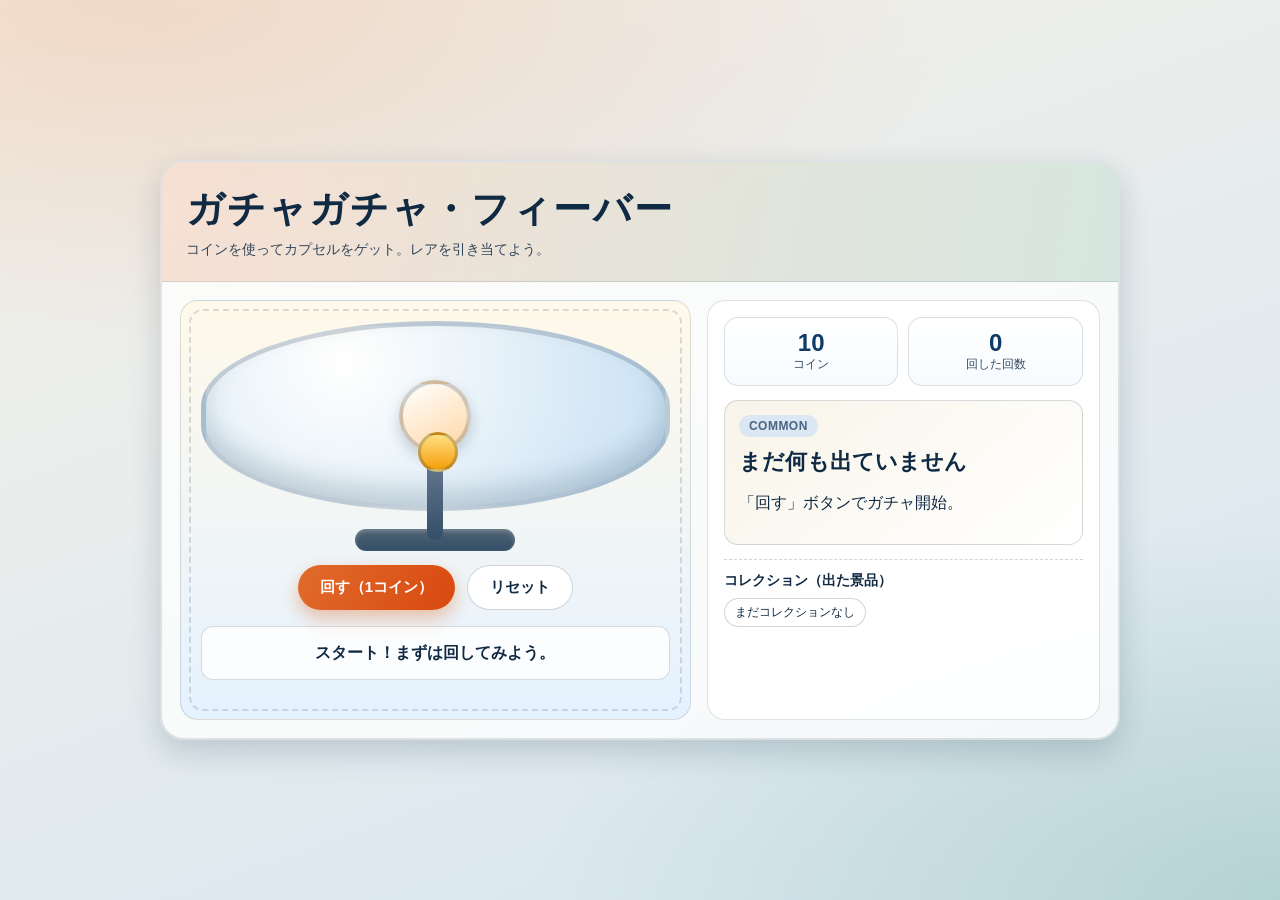
==== gacha.html @ 1053f419 "Merge pull request #1 from faopaic/main 修正" ====
<!DOCTYPE html>
<html lang="ja">
<head>
	<meta charset="UTF-8" />
	<meta name="viewport" content="width=device-width, initial-scale=1.0" />
	<title>ガチャガチャゲーム</title>
	<style>
		:root {
			--bg-1: #f5f1e8;
			--bg-2: #d6e6f2;
			--ink: #102a43;
			--accent: #e06c2b;
			--accent-2: #2f855a;
			--panel: rgba(255, 255, 255, 0.78);
			--shadow: 0 12px 30px rgba(16, 42, 67, 0.18);
		}

		* {
			box-sizing: border-box;
		}

		body {
			margin: 0;
			min-height: 100vh;
			font-family: "Yu Gothic UI", "Hiragino Kaku Gothic ProN", "Meiryo", sans-serif;
			color: var(--ink);
			background:
				radial-gradient(1200px 500px at 10% 0%, rgba(224, 108, 43, 0.18), transparent 70%),
				radial-gradient(1000px 500px at 100% 100%, rgba(47, 133, 90, 0.2), transparent 75%),
				linear-gradient(160deg, var(--bg-1), var(--bg-2));
			display: grid;
			place-items: center;
			padding: 20px;
		}

		.game {
			width: min(960px, 100%);
			background: var(--panel);
			border: 2px solid rgba(16, 42, 67, 0.12);
			border-radius: 24px;
			box-shadow: var(--shadow);
			backdrop-filter: blur(4px);
			overflow: hidden;
			animation: riseIn 600ms ease;
		}

		.header {
			padding: 22px 24px;
			background: linear-gradient(100deg, rgba(224, 108, 43, 0.18), rgba(47, 133, 90, 0.18));
			border-bottom: 1px solid rgba(16, 42, 67, 0.12);
		}

		.title {
			margin: 0;
			font-size: clamp(26px, 4vw, 38px);
			letter-spacing: 0.05em;
			font-weight: 800;
		}

		.subtitle {
			margin: 6px 0 0;
			opacity: 0.85;
			font-size: 14px;
		}

		.main {
			display: grid;
			grid-template-columns: 1.3fr 1fr;
			gap: 16px;
			padding: 18px;
		}

		.machine {
			position: relative;
			border-radius: 18px;
			padding: 20px;
			background: linear-gradient(180deg, #fff9ea, #e5f2ff);
			border: 1px solid rgba(16, 42, 67, 0.14);
			min-height: 420px;
			overflow: hidden;
		}

		.machine::before {
			content: "";
			position: absolute;
			inset: 8px;
			border: 2px dashed rgba(16, 42, 67, 0.15);
			border-radius: 14px;
			pointer-events: none;
		}

		.capsule-window {
			height: 190px;
			border-radius: 50% / 45%;
			background: radial-gradient(circle at 30% 20%, rgba(255, 255, 255, 0.9), rgba(192, 220, 243, 0.9));
			border: 5px solid rgba(16, 42, 67, 0.2);
			box-shadow: inset 0 -16px 24px rgba(16, 42, 67, 0.18);
			display: grid;
			place-items: center;
			position: relative;
			margin-bottom: 18px;
		}

		.capsule {
			width: 72px;
			height: 72px;
			border-radius: 50%;
			border: 4px solid rgba(16, 42, 67, 0.2);
			background: linear-gradient(150deg, #ffffff, #ffd7a5);
			box-shadow: 0 6px 14px rgba(16, 42, 67, 0.2);
			transition: transform 320ms ease;
		}

		.capsule.spin {
			animation: tumble 900ms cubic-bezier(0.2, 0.8, 0.2, 1);
		}

		.lever-wrap {
			display: flex;
			align-items: center;
			justify-content: center;
			gap: 16px;
			margin: 6px 0 14px;
		}

		.lever-base {
			width: 160px;
			height: 22px;
			border-radius: 999px;
			background: linear-gradient(180deg, #4f6272, #334e68);
			box-shadow: inset 0 2px 5px rgba(255, 255, 255, 0.25);
			position: relative;
		}

		.lever {
			position: absolute;
			left: calc(50% - 8px);
			bottom: 11px;
			width: 16px;
			height: 88px;
			background: linear-gradient(180deg, #6b7c93, #334e68);
			border-radius: 20px;
			transform-origin: bottom center;
			transition: transform 220ms ease;
		}

		.lever::after {
			content: "";
			position: absolute;
			width: 34px;
			height: 34px;
			border-radius: 50%;
			background: linear-gradient(180deg, #ffe082, #f59e0b);
			border: 3px solid rgba(16, 42, 67, 0.22);
			left: -9px;
			top: -20px;
		}

		.lever.pull {
			transform: rotate(30deg);
		}

		.controls {
			display: flex;
			gap: 12px;
			flex-wrap: wrap;
			justify-content: center;
		}

		button {
			border: none;
			border-radius: 999px;
			padding: 12px 22px;
			font-size: 15px;
			font-weight: 700;
			cursor: pointer;
			transition: transform 140ms ease, box-shadow 140ms ease, opacity 140ms ease;
		}

		button:active {
			transform: translateY(1px);
		}

		.spin-btn {
			color: #fff;
			background: linear-gradient(120deg, #e06c2b, #d9480f);
			box-shadow: 0 8px 18px rgba(224, 108, 43, 0.4);
		}

		.spin-btn:disabled {
			cursor: not-allowed;
			opacity: 0.45;
			box-shadow: none;
		}

		.reset-btn {
			color: var(--ink);
			background: #fff;
			border: 1px solid rgba(16, 42, 67, 0.2);
		}

		.status {
			margin-top: 16px;
			padding: 12px;
			border-radius: 12px;
			text-align: center;
			background: rgba(255, 255, 255, 0.8);
			border: 1px solid rgba(16, 42, 67, 0.16);
			min-height: 54px;
			display: grid;
			place-items: center;
			font-weight: 700;
		}

		.result {
			border-radius: 18px;
			padding: 16px;
			background: rgba(255, 255, 255, 0.9);
			border: 1px solid rgba(16, 42, 67, 0.14);
			display: flex;
			flex-direction: column;
			gap: 14px;
		}

		.stats {
			display: grid;
			grid-template-columns: repeat(2, 1fr);
			gap: 10px;
		}

		.card {
			padding: 12px;
			border-radius: 14px;
			background: linear-gradient(180deg, #fff, #f7fbff);
			border: 1px solid rgba(16, 42, 67, 0.14);
			text-align: center;
		}

		.card .num {
			font-size: 24px;
			font-weight: 900;
			line-height: 1.1;
			color: #0f3b66;
		}

		.card .label {
			font-size: 12px;
			opacity: 0.85;
		}

		.prize-box {
			border-radius: 14px;
			padding: 14px;
			background: linear-gradient(140deg, #f8f4e8, #fff);
			border: 1px solid rgba(16, 42, 67, 0.16);
			min-height: 96px;
		}

		.prize-name {
			margin: 2px 0 6px;
			font-size: 22px;
			font-weight: 900;
		}

		.rarity {
			display: inline-block;
			padding: 4px 10px;
			border-radius: 999px;
			font-size: 12px;
			font-weight: 800;
			letter-spacing: 0.04em;
			margin-bottom: 8px;
		}

		.rarity.common {
			background: #dbe7f3;
			color: #486581;
		}

		.rarity.rare {
			background: #d9f99d;
			color: #365314;
		}

		.rarity.epic {
			background: #fde68a;
			color: #78350f;
		}

		.rarity.legend {
			background: linear-gradient(120deg, #f59e0b, #ef4444);
			color: #fff;
		}

		.collection {
			border-top: 1px dashed rgba(16, 42, 67, 0.2);
			padding-top: 12px;
		}

		.collection h3 {
			margin: 0 0 8px;
			font-size: 14px;
		}

		.items {
			display: flex;
			flex-wrap: wrap;
			gap: 8px;
			min-height: 28px;
		}

		.chip {
			padding: 5px 10px;
			border-radius: 999px;
			border: 1px solid rgba(16, 42, 67, 0.2);
			font-size: 12px;
			background: #fff;
			white-space: nowrap;
		}

		.sparkles {
			position: absolute;
			inset: 0;
			pointer-events: none;
			overflow: hidden;
		}

		.sparkles span {
			position: absolute;
			width: 8px;
			height: 8px;
			background: #fff;
			border-radius: 50%;
			opacity: 0;
			animation: pop 650ms ease forwards;
		}

		@keyframes tumble {
			0% { transform: translateY(0) rotate(0deg); }
			30% { transform: translateY(-14px) rotate(160deg); }
			70% { transform: translateY(8px) rotate(300deg); }
			100% { transform: translateY(0) rotate(360deg); }
		}

		@keyframes riseIn {
			from { opacity: 0; transform: translateY(12px); }
			to { opacity: 1; transform: translateY(0); }
		}

		@keyframes pop {
			0% { opacity: 0; transform: scale(0.4); }
			35% { opacity: 1; transform: scale(1); }
			100% { opacity: 0; transform: translateY(-22px) scale(0.6); }
		}

		@media (max-width: 840px) {
			.main {
				grid-template-columns: 1fr;
			}

			.machine {
				min-height: auto;
			}
		}
	</style>
</head>
<body>
	<section class="game">
		<header class="header">
			<h1 class="title">ガチャガチャ・フィーバー</h1>
			<p class="subtitle">コインを使ってカプセルをゲット。レアを引き当てよう。</p>
		</header>

		<div class="main">
			<div class="machine">
				<div class="capsule-window">
					<div id="capsule" class="capsule" aria-hidden="true"></div>
				</div>

				<div class="lever-wrap">
					<div class="lever-base">
						<div id="lever" class="lever" aria-hidden="true"></div>
					</div>
				</div>

				<div class="controls">
					<button id="spinBtn" class="spin-btn">回す（1コイン）</button>
					<button id="resetBtn" class="reset-btn">リセット</button>
				</div>

				<div id="status" class="status">スタート！まずは回してみよう。</div>
				<div id="sparkles" class="sparkles" aria-hidden="true"></div>
			</div>

			<aside class="result">
				<div class="stats">
					<div class="card">
						<div id="coin" class="num">10</div>
						<div class="label">コイン</div>
					</div>
					<div class="card">
						<div id="count" class="num">0</div>
						<div class="label">回した回数</div>
					</div>
				</div>

				<div class="prize-box">
					<span id="rarity" class="rarity common">COMMON</span>
					<p id="prizeName" class="prize-name">まだ何も出ていません</p>
					<p id="prizeDesc">「回す」ボタンでガチャ開始。</p>
				</div>

				<div class="collection">
					<h3>コレクション（出た景品）</h3>
					<div id="items" class="items"></div>
				</div>
			</aside>
		</div>
	</section>

	<script>
		const spinBtn = document.getElementById("spinBtn");
		const resetBtn = document.getElementById("resetBtn");
		const statusEl = document.getElementById("status");
		const coinEl = document.getElementById("coin");
		const countEl = document.getElementById("count");
		const prizeNameEl = document.getElementById("prizeName");
		const prizeDescEl = document.getElementById("prizeDesc");
		const rarityEl = document.getElementById("rarity");
		const itemsEl = document.getElementById("items");
		const leverEl = document.getElementById("lever");
		const capsuleEl = document.getElementById("capsule");
		const sparklesEl = document.getElementById("sparkles");

		const table = [
			{ name: "わたあめキーホルダー", desc: "ふわふわ感がかわいい人気アイテム。", rarity: "common", label: "COMMON", rate: 45 },
			{ name: "ミニ宇宙船フィギュア", desc: "机に飾ると気分が上がる。", rarity: "common", label: "COMMON", rate: 30 },
			{ name: "ネオン猫ステッカー", desc: "光に当てると色味が変わる。", rarity: "rare", label: "RARE", rate: 15 },
			{ name: "金色ロボピンズ", desc: "バッグに付けると目立つ限定ピンズ。", rarity: "epic", label: "EPIC", rate: 8 },
			{ name: "虹色ドラゴン像", desc: "超低確率のシークレット景品。", rarity: "legend", label: "LEGEND", rate: 2 }
		];

		const state = {
			coin: 10,
			spins: 0,
			collection: []
		};

		function pickPrize() {
			const roll = Math.random() * 100;
			let acc = 0;
			for (const prize of table) {
				acc += prize.rate;
				if (roll <= acc) {
					return prize;
				}
			}
			return table[0];
		}

		function updateStats() {
			coinEl.textContent = String(state.coin);
			countEl.textContent = String(state.spins);
			spinBtn.disabled = state.coin <= 0;
		}

		function renderCollection() {
			itemsEl.innerHTML = "";
			if (state.collection.length === 0) {
				const chip = document.createElement("span");
				chip.className = "chip";
				chip.textContent = "まだコレクションなし";
				itemsEl.appendChild(chip);
				return;
			}

			state.collection.forEach((item) => {
				const chip = document.createElement("span");
				chip.className = "chip";
				chip.textContent = item;
				itemsEl.appendChild(chip);
			});
		}

		function sparkleBurst(color) {
			sparklesEl.innerHTML = "";
			for (let i = 0; i < 20; i += 1) {
				const dot = document.createElement("span");
				dot.style.left = `${Math.random() * 95}%`;
				dot.style.top = `${40 + Math.random() * 40}%`;
				dot.style.background = color;
				dot.style.animationDelay = `${Math.random() * 180}ms`;
				sparklesEl.appendChild(dot);
			}
		}

		function rarityColor(rarity) {
			if (rarity === "legend") return "#ef4444";
			if (rarity === "epic") return "#f59e0b";
			if (rarity === "rare") return "#84cc16";
			return "#60a5fa";
		}

		function spin() {
			if (state.coin <= 0 || spinBtn.disabled) {
				statusEl.textContent = "コインが足りない！リセットして続けよう。";
				return;
			}

			state.coin -= 1;
			state.spins += 1;
			updateStats();

			spinBtn.disabled = true;
			statusEl.textContent = "ガチャを回しています...";

			leverEl.classList.add("pull");
			capsuleEl.classList.add("spin");

			window.setTimeout(() => {
				const prize = pickPrize();

				prizeNameEl.textContent = prize.name;
				prizeDescEl.textContent = prize.desc;
				rarityEl.textContent = prize.label;
				rarityEl.className = `rarity ${prize.rarity}`;

				if (!state.collection.includes(prize.name)) {
					state.collection.push(prize.name);
				}

				renderCollection();
				sparkleBurst(rarityColor(prize.rarity));

				if (prize.rarity === "legend") {
					statusEl.textContent = "超大当たり！レジェンド景品をゲット！";
				} else if (prize.rarity === "epic") {
					statusEl.textContent = "すごい！エピック景品だ！";
				} else if (prize.rarity === "rare") {
					statusEl.textContent = "ナイス！レア景品を引いた！";
				} else {
					statusEl.textContent = "コモン景品をゲット！もう一回いく？";
				}

				leverEl.classList.remove("pull");
				capsuleEl.classList.remove("spin");
				updateStats();
			}, 900);
		}

		function resetGame() {
			state.coin = 10;
			state.spins = 0;
			state.collection = [];

			prizeNameEl.textContent = "まだ何も出ていません";
			prizeDescEl.textContent = "「回す」ボタンでガチャ開始。";
			rarityEl.textContent = "COMMON";
			rarityEl.className = "rarity common";
			statusEl.textContent = "リセット完了！もう一度チャレンジしよう。";
			sparklesEl.innerHTML = "";

			updateStats();
			renderCollection();
		}

		spinBtn.addEventListener("click", spin);
		resetBtn.addEventListener("click", resetGame);

		updateStats();
		renderCollection();
	</script>
</body>
</html>
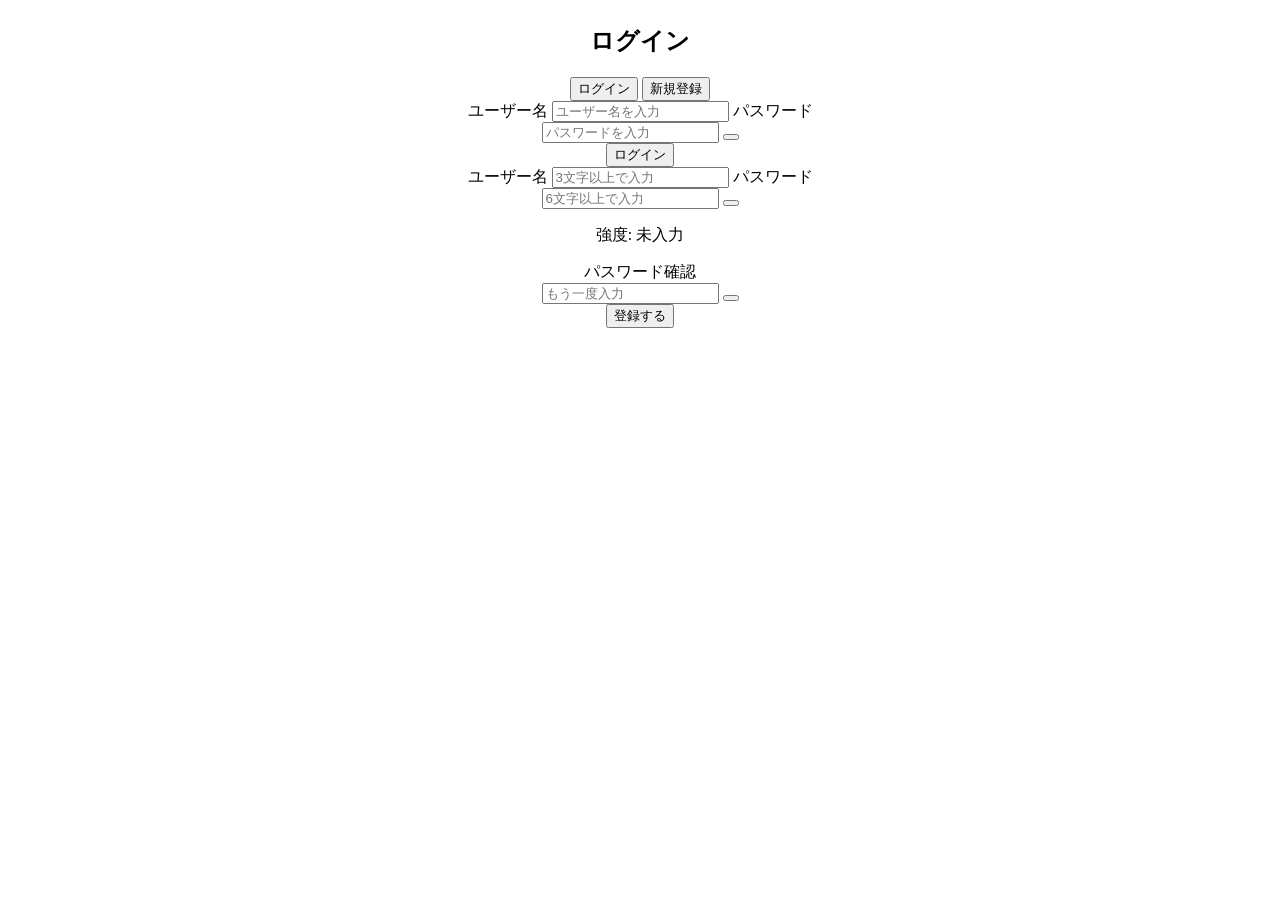
==== commit 609874c1: "Merge pull request #6 from faopaic/main ログイン認証" ====
--- a/gacha.html
+++ b/gacha.html
@@ -1,574 +1,26 @@
 <!DOCTYPE html>
 <html lang="ja">
-<head>
-	<meta charset="UTF-8" />
-	<meta name="viewport" content="width=device-width, initial-scale=1.0" />
-	<title>ガチャガチャゲーム</title>
-	<style>
-		:root {
-			--bg-1: #f5f1e8;
-			--bg-2: #d6e6f2;
-			--ink: #102a43;
-			--accent: #e06c2b;
-			--accent-2: #2f855a;
-			--panel: rgba(255, 255, 255, 0.78);
-			--shadow: 0 12px 30px rgba(16, 42, 67, 0.18);
-		}
+  <head>
+    <meta charset="UTF-8">
+    <meta name="viewport" content="width=device-width, initial-scale=1.0">
+    <title>ガチャ</title>
+    <link rel="stylesheet" href="style.css">
+  </head>
+  <body>
+    <main>
+      <section class="gacha-page">
+        <div class="gacha">
+          <img src="photo/gacha.png" alt="ガチャ画像">
+          <div class="handle" id="handle">
+            <div class="handle-inner"></div>
+          </div>
+        </div>
+        <div class="gacha-footer">
+          <div class="gacha-message" id="gachaMessage">ハンドルを回してガチャを引こう！</div>
+        </div>
+      </section>
+    </main>
 
-		* {
-			box-sizing: border-box;
-		}
-
-		body {
-			margin: 0;
-			min-height: 100vh;
-			font-family: "Yu Gothic UI", "Hiragino Kaku Gothic ProN", "Meiryo", sans-serif;
-			color: var(--ink);
-			background:
-				radial-gradient(1200px 500px at 10% 0%, rgba(224, 108, 43, 0.18), transparent 70%),
-				radial-gradient(1000px 500px at 100% 100%, rgba(47, 133, 90, 0.2), transparent 75%),
-				linear-gradient(160deg, var(--bg-1), var(--bg-2));
-			display: grid;
-			place-items: center;
-			padding: 20px;
-		}
-
-		.game {
-			width: min(960px, 100%);
-			background: var(--panel);
-			border: 2px solid rgba(16, 42, 67, 0.12);
-			border-radius: 24px;
-			box-shadow: var(--shadow);
-			backdrop-filter: blur(4px);
-			overflow: hidden;
-			animation: riseIn 600ms ease;
-		}
-
-		.header {
-			padding: 22px 24px;
-			background: linear-gradient(100deg, rgba(224, 108, 43, 0.18), rgba(47, 133, 90, 0.18));
-			border-bottom: 1px solid rgba(16, 42, 67, 0.12);
-		}
-
-		.title {
-			margin: 0;
-			font-size: clamp(26px, 4vw, 38px);
-			letter-spacing: 0.05em;
-			font-weight: 800;
-		}
-
-		.subtitle {
-			margin: 6px 0 0;
-			opacity: 0.85;
-			font-size: 14px;
-		}
-
-		.main {
-			display: grid;
-			grid-template-columns: 1.3fr 1fr;
-			gap: 16px;
-			padding: 18px;
-		}
-
-		.machine {
-			position: relative;
-			border-radius: 18px;
-			padding: 20px;
-			background: linear-gradient(180deg, #fff9ea, #e5f2ff);
-			border: 1px solid rgba(16, 42, 67, 0.14);
-			min-height: 420px;
-			overflow: hidden;
-		}
-
-		.machine::before {
-			content: "";
-			position: absolute;
-			inset: 8px;
-			border: 2px dashed rgba(16, 42, 67, 0.15);
-			border-radius: 14px;
-			pointer-events: none;
-		}
-
-		.capsule-window {
-			height: 190px;
-			border-radius: 50% / 45%;
-			background: radial-gradient(circle at 30% 20%, rgba(255, 255, 255, 0.9), rgba(192, 220, 243, 0.9));
-			border: 5px solid rgba(16, 42, 67, 0.2);
-			box-shadow: inset 0 -16px 24px rgba(16, 42, 67, 0.18);
-			display: grid;
-			place-items: center;
-			position: relative;
-			margin-bottom: 18px;
-		}
-
-		.capsule {
-			width: 72px;
-			height: 72px;
-			border-radius: 50%;
-			border: 4px solid rgba(16, 42, 67, 0.2);
-			background: linear-gradient(150deg, #ffffff, #ffd7a5);
-			box-shadow: 0 6px 14px rgba(16, 42, 67, 0.2);
-			transition: transform 320ms ease;
-		}
-
-		.capsule.spin {
-			animation: tumble 900ms cubic-bezier(0.2, 0.8, 0.2, 1);
-		}
-
-		.lever-wrap {
-			display: flex;
-			align-items: center;
-			justify-content: center;
-			gap: 16px;
-			margin: 6px 0 14px;
-		}
-
-		.lever-base {
-			width: 160px;
-			height: 22px;
-			border-radius: 999px;
-			background: linear-gradient(180deg, #4f6272, #334e68);
-			box-shadow: inset 0 2px 5px rgba(255, 255, 255, 0.25);
-			position: relative;
-		}
-
-		.lever {
-			position: absolute;
-			left: calc(50% - 8px);
-			bottom: 11px;
-			width: 16px;
-			height: 88px;
-			background: linear-gradient(180deg, #6b7c93, #334e68);
-			border-radius: 20px;
-			transform-origin: bottom center;
-			transition: transform 220ms ease;
-		}
-
-		.lever::after {
-			content: "";
-			position: absolute;
-			width: 34px;
-			height: 34px;
-			border-radius: 50%;
-			background: linear-gradient(180deg, #ffe082, #f59e0b);
-			border: 3px solid rgba(16, 42, 67, 0.22);
-			left: -9px;
-			top: -20px;
-		}
-
-		.lever.pull {
-			transform: rotate(30deg);
-		}
-
-		.controls {
-			display: flex;
-			gap: 12px;
-			flex-wrap: wrap;
-			justify-content: center;
-		}
-
-		button {
-			border: none;
-			border-radius: 999px;
-			padding: 12px 22px;
-			font-size: 15px;
-			font-weight: 700;
-			cursor: pointer;
-			transition: transform 140ms ease, box-shadow 140ms ease, opacity 140ms ease;
-		}
-
-		button:active {
-			transform: translateY(1px);
-		}
-
-		.spin-btn {
-			color: #fff;
-			background: linear-gradient(120deg, #e06c2b, #d9480f);
-			box-shadow: 0 8px 18px rgba(224, 108, 43, 0.4);
-		}
-
-		.spin-btn:disabled {
-			cursor: not-allowed;
-			opacity: 0.45;
-			box-shadow: none;
-		}
-
-		.reset-btn {
-			color: var(--ink);
-			background: #fff;
-			border: 1px solid rgba(16, 42, 67, 0.2);
-		}
-
-		.status {
-			margin-top: 16px;
-			padding: 12px;
-			border-radius: 12px;
-			text-align: center;
-			background: rgba(255, 255, 255, 0.8);
-			border: 1px solid rgba(16, 42, 67, 0.16);
-			min-height: 54px;
-			display: grid;
-			place-items: center;
-			font-weight: 700;
-		}
-
-		.result {
-			border-radius: 18px;
-			padding: 16px;
-			background: rgba(255, 255, 255, 0.9);
-			border: 1px solid rgba(16, 42, 67, 0.14);
-			display: flex;
-			flex-direction: column;
-			gap: 14px;
-		}
-
-		.stats {
-			display: grid;
-			grid-template-columns: repeat(2, 1fr);
-			gap: 10px;
-		}
-
-		.card {
-			padding: 12px;
-			border-radius: 14px;
-			background: linear-gradient(180deg, #fff, #f7fbff);
-			border: 1px solid rgba(16, 42, 67, 0.14);
-			text-align: center;
-		}
-
-		.card .num {
-			font-size: 24px;
-			font-weight: 900;
-			line-height: 1.1;
-			color: #0f3b66;
-		}
-
-		.card .label {
-			font-size: 12px;
-			opacity: 0.85;
-		}
-
-		.prize-box {
-			border-radius: 14px;
-			padding: 14px;
-			background: linear-gradient(140deg, #f8f4e8, #fff);
-			border: 1px solid rgba(16, 42, 67, 0.16);
-			min-height: 96px;
-		}
-
-		.prize-name {
-			margin: 2px 0 6px;
-			font-size: 22px;
-			font-weight: 900;
-		}
-
-		.rarity {
-			display: inline-block;
-			padding: 4px 10px;
-			border-radius: 999px;
-			font-size: 12px;
-			font-weight: 800;
-			letter-spacing: 0.04em;
-			margin-bottom: 8px;
-		}
-
-		.rarity.common {
-			background: #dbe7f3;
-			color: #486581;
-		}
-
-		.rarity.rare {
-			background: #d9f99d;
-			color: #365314;
-		}
-
-		.rarity.epic {
-			background: #fde68a;
-			color: #78350f;
-		}
-
-		.rarity.legend {
-			background: linear-gradient(120deg, #f59e0b, #ef4444);
-			color: #fff;
-		}
-
-		.collection {
-			border-top: 1px dashed rgba(16, 42, 67, 0.2);
-			padding-top: 12px;
-		}
-
-		.collection h3 {
-			margin: 0 0 8px;
-			font-size: 14px;
-		}
-
-		.items {
-			display: flex;
-			flex-wrap: wrap;
-			gap: 8px;
-			min-height: 28px;
-		}
-
-		.chip {
-			padding: 5px 10px;
-			border-radius: 999px;
-			border: 1px solid rgba(16, 42, 67, 0.2);
-			font-size: 12px;
-			background: #fff;
-			white-space: nowrap;
-		}
-
-		.sparkles {
-			position: absolute;
-			inset: 0;
-			pointer-events: none;
-			overflow: hidden;
-		}
-
-		.sparkles span {
-			position: absolute;
-			width: 8px;
-			height: 8px;
-			background: #fff;
-			border-radius: 50%;
-			opacity: 0;
-			animation: pop 650ms ease forwards;
-		}
-
-		@keyframes tumble {
-			0% { transform: translateY(0) rotate(0deg); }
-			30% { transform: translateY(-14px) rotate(160deg); }
-			70% { transform: translateY(8px) rotate(300deg); }
-			100% { transform: translateY(0) rotate(360deg); }
-		}
-
-		@keyframes riseIn {
-			from { opacity: 0; transform: translateY(12px); }
-			to { opacity: 1; transform: translateY(0); }
-		}
-
-		@keyframes pop {
-			0% { opacity: 0; transform: scale(0.4); }
-			35% { opacity: 1; transform: scale(1); }
-			100% { opacity: 0; transform: translateY(-22px) scale(0.6); }
-		}
-
-		@media (max-width: 840px) {
-			.main {
-				grid-template-columns: 1fr;
-			}
-
-			.machine {
-				min-height: auto;
-			}
-		}
-	</style>
-</head>
-<body>
-	<section class="game">
-		<header class="header">
-			<h1 class="title">ガチャガチャ・フィーバー</h1>
-			<p class="subtitle">コインを使ってカプセルをゲット。レアを引き当てよう。</p>
-		</header>
-
-		<div class="main">
-			<div class="machine">
-				<div class="capsule-window">
-					<div id="capsule" class="capsule" aria-hidden="true"></div>
-				</div>
-
-				<div class="lever-wrap">
-					<div class="lever-base">
-						<div id="lever" class="lever" aria-hidden="true"></div>
-					</div>
-				</div>
-
-				<div class="controls">
-					<button id="spinBtn" class="spin-btn">回す（1コイン）</button>
-					<button id="resetBtn" class="reset-btn">リセット</button>
-				</div>
-
-				<div id="status" class="status">スタート！まずは回してみよう。</div>
-				<div id="sparkles" class="sparkles" aria-hidden="true"></div>
-			</div>
-
-			<aside class="result">
-				<div class="stats">
-					<div class="card">
-						<div id="coin" class="num">10</div>
-						<div class="label">コイン</div>
-					</div>
-					<div class="card">
-						<div id="count" class="num">0</div>
-						<div class="label">回した回数</div>
-					</div>
-				</div>
-
-				<div class="prize-box">
-					<span id="rarity" class="rarity common">COMMON</span>
-					<p id="prizeName" class="prize-name">まだ何も出ていません</p>
-					<p id="prizeDesc">「回す」ボタンでガチャ開始。</p>
-				</div>
-
-				<div class="collection">
-					<h3>コレクション（出た景品）</h3>
-					<div id="items" class="items"></div>
-				</div>
-			</aside>
-		</div>
-	</section>
-
-	<script>
-		const spinBtn = document.getElementById("spinBtn");
-		const resetBtn = document.getElementById("resetBtn");
-		const statusEl = document.getElementById("status");
-		const coinEl = document.getElementById("coin");
-		const countEl = document.getElementById("count");
-		const prizeNameEl = document.getElementById("prizeName");
-		const prizeDescEl = document.getElementById("prizeDesc");
-		const rarityEl = document.getElementById("rarity");
-		const itemsEl = document.getElementById("items");
-		const leverEl = document.getElementById("lever");
-		const capsuleEl = document.getElementById("capsule");
-		const sparklesEl = document.getElementById("sparkles");
-
-		const table = [
-			{ name: "わたあめキーホルダー", desc: "ふわふわ感がかわいい人気アイテム。", rarity: "common", label: "COMMON", rate: 45 },
-			{ name: "ミニ宇宙船フィギュア", desc: "机に飾ると気分が上がる。", rarity: "common", label: "COMMON", rate: 30 },
-			{ name: "ネオン猫ステッカー", desc: "光に当てると色味が変わる。", rarity: "rare", label: "RARE", rate: 15 },
-			{ name: "金色ロボピンズ", desc: "バッグに付けると目立つ限定ピンズ。", rarity: "epic", label: "EPIC", rate: 8 },
-			{ name: "虹色ドラゴン像", desc: "超低確率のシークレット景品。", rarity: "legend", label: "LEGEND", rate: 2 }
-		];
-
-		const state = {
-			coin: 10,
-			spins: 0,
-			collection: []
-		};
-
-		function pickPrize() {
-			const roll = Math.random() * 100;
-			let acc = 0;
-			for (const prize of table) {
-				acc += prize.rate;
-				if (roll <= acc) {
-					return prize;
-				}
-			}
-			return table[0];
-		}
-
-		function updateStats() {
-			coinEl.textContent = String(state.coin);
-			countEl.textContent = String(state.spins);
-			spinBtn.disabled = state.coin <= 0;
-		}
-
-		function renderCollection() {
-			itemsEl.innerHTML = "";
-			if (state.collection.length === 0) {
-				const chip = document.createElement("span");
-				chip.className = "chip";
-				chip.textContent = "まだコレクションなし";
-				itemsEl.appendChild(chip);
-				return;
-			}
-
-			state.collection.forEach((item) => {
-				const chip = document.createElement("span");
-				chip.className = "chip";
-				chip.textContent = item;
-				itemsEl.appendChild(chip);
-			});
-		}
-
-		function sparkleBurst(color) {
-			sparklesEl.innerHTML = "";
-			for (let i = 0; i < 20; i += 1) {
-				const dot = document.createElement("span");
-				dot.style.left = `${Math.random() * 95}%`;
-				dot.style.top = `${40 + Math.random() * 40}%`;
-				dot.style.background = color;
-				dot.style.animationDelay = `${Math.random() * 180}ms`;
-				sparklesEl.appendChild(dot);
-			}
-		}
-
-		function rarityColor(rarity) {
-			if (rarity === "legend") return "#ef4444";
-			if (rarity === "epic") return "#f59e0b";
-			if (rarity === "rare") return "#84cc16";
-			return "#60a5fa";
-		}
-
-		function spin() {
-			if (state.coin <= 0 || spinBtn.disabled) {
-				statusEl.textContent = "コインが足りない！リセットして続けよう。";
-				return;
-			}
-
-			state.coin -= 1;
-			state.spins += 1;
-			updateStats();
-
-			spinBtn.disabled = true;
-			statusEl.textContent = "ガチャを回しています...";
-
-			leverEl.classList.add("pull");
-			capsuleEl.classList.add("spin");
-
-			window.setTimeout(() => {
-				const prize = pickPrize();
-
-				prizeNameEl.textContent = prize.name;
-				prizeDescEl.textContent = prize.desc;
-				rarityEl.textContent = prize.label;
-				rarityEl.className = `rarity ${prize.rarity}`;
-
-				if (!state.collection.includes(prize.name)) {
-					state.collection.push(prize.name);
-				}
-
-				renderCollection();
-				sparkleBurst(rarityColor(prize.rarity));
-
-				if (prize.rarity === "legend") {
-					statusEl.textContent = "超大当たり！レジェンド景品をゲット！";
-				} else if (prize.rarity === "epic") {
-					statusEl.textContent = "すごい！エピック景品だ！";
-				} else if (prize.rarity === "rare") {
-					statusEl.textContent = "ナイス！レア景品を引いた！";
-				} else {
-					statusEl.textContent = "コモン景品をゲット！もう一回いく？";
-				}
-
-				leverEl.classList.remove("pull");
-				capsuleEl.classList.remove("spin");
-				updateStats();
-			}, 900);
-		}
-
-		function resetGame() {
-			state.coin = 10;
-			state.spins = 0;
-			state.collection = [];
-
-			prizeNameEl.textContent = "まだ何も出ていません";
-			prizeDescEl.textContent = "「回す」ボタンでガチャ開始。";
-			rarityEl.textContent = "COMMON";
-			rarityEl.className = "rarity common";
-			statusEl.textContent = "リセット完了！もう一度チャレンジしよう。";
-			sparklesEl.innerHTML = "";
-
-			updateStats();
-			renderCollection();
-		}
-
-		spinBtn.addEventListener("click", spin);
-		resetBtn.addEventListener("click", resetGame);
-
-		updateStats();
-		renderCollection();
-	</script>
-</body>
+    <script src="script.js?v=20260421"></script>
+  </body>
 </html>
--- a/style.css
+++ b/style.css
@@ -0,0 +1,80 @@
+body {
+  text-align: center;
+  margin-top: 25px;
+}
+
+.gacha {
+  position: relative;
+  display: inline-block;
+}
+
+.gacha img {
+  width: 750px;
+  height: auto;
+  display: block;
+}
+
+.handle {
+  position: absolute;
+  right: 290px;
+  top: 57%;
+  width: 130px;
+  height: 130px;
+  border-radius: 50%;
+  background: #ededed;
+  border: 10px solid #2f5fa8;
+  box-shadow: inset 0 0 0 4px rgba(255,255,255,0.75),
+              0 12px 30px rgba(0,0,0,0.18);
+  display: flex;
+  align-items: center;
+  justify-content: center;
+  cursor: grab;
+  touch-action: none;
+  transform-origin: center;
+}
+
+.handle:active {
+  cursor: grabbing;
+}
+
+.handle::before {
+  content: "";
+  position: absolute;
+  inset: 14px;
+  border-radius: 50%;
+  background: #f7f7f7;
+  box-shadow: inset 0 14px 22px rgba(0,0,0,0.08);
+}
+
+.handle-inner {
+  position: relative;
+  width: 90px;
+  height: 34px;
+  background: linear-gradient(180deg, #f7f7f7 0%, #e2e2e0 100%);
+  border: 3px solid #c6c8cc;
+  border-radius: 20px;
+  box-shadow: inset 0 2px 6px rgba(0,0,0,0.18),
+              0 3px 6px rgba(0,0,0,0.12);
+}
+
+.handle-inner::before {
+  content: "";
+  position: absolute;
+  inset: 6px 14px;
+  border-radius: 999px;
+  background: #fafafa;
+  box-shadow: inset 0 4px 8px rgba(0,0,0,0.08);
+}
+
+.handle-inner::after {
+  content: "";
+  position: absolute;
+  left: 50%;
+  top: 50%;
+  transform: translate(-50%, -50%);
+  width: 18px;
+  height: 28px;
+  background: #d8d8d8;
+  border-radius: 12px;
+  box-shadow: inset 0 2px 4px rgba(255,255,255,0.9);
+}
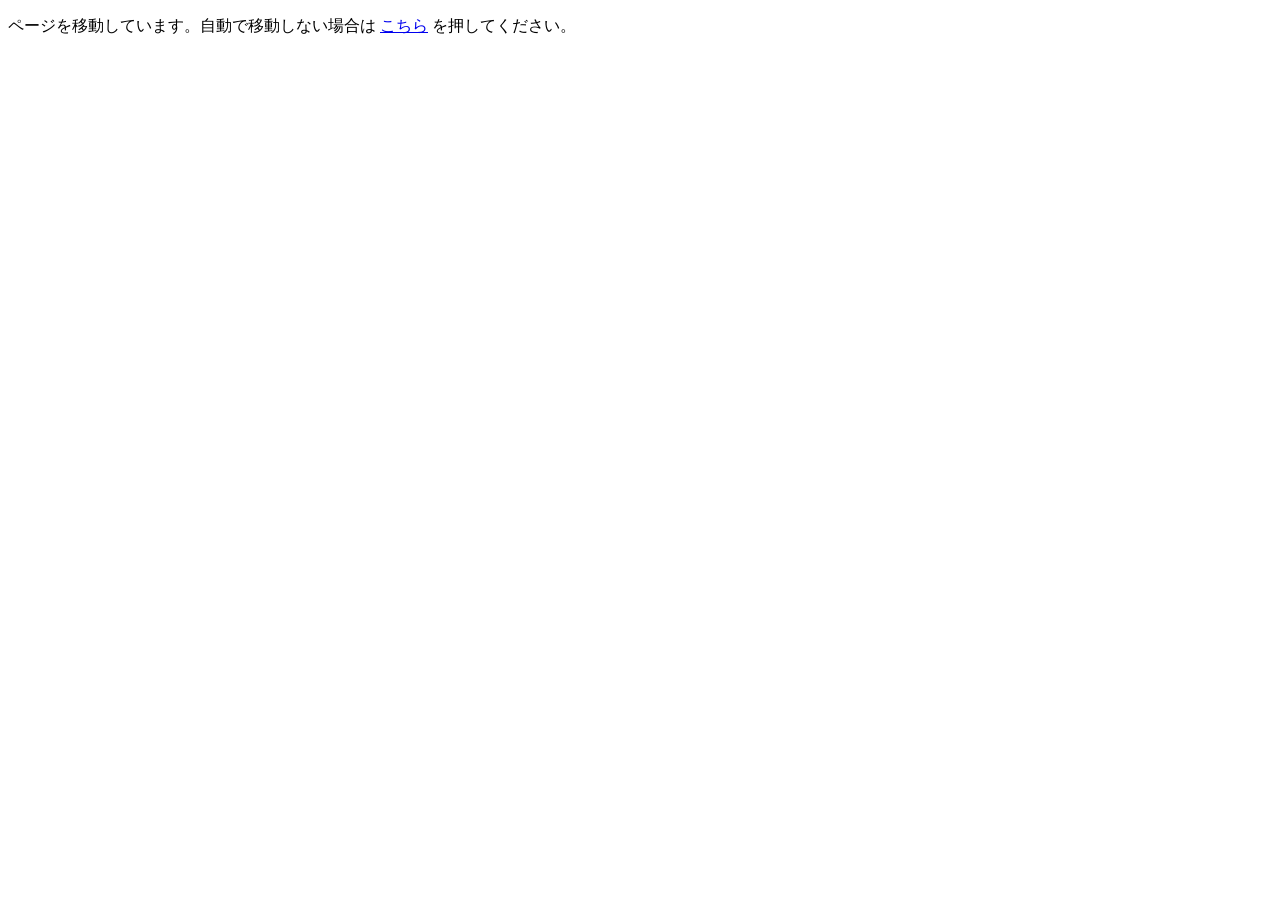
==== commit bfe7b103: "直打ち防止" ====
--- a/gacha.html
+++ b/gacha.html
@@ -2,25 +2,11 @@
 <html lang="ja">
   <head>
     <meta charset="UTF-8">
+    <meta http-equiv="refresh" content="0; url=gacha.php">
     <meta name="viewport" content="width=device-width, initial-scale=1.0">
-    <title>ガチャ</title>
-    <link rel="stylesheet" href="style.css">
+    <title>リダイレクト中</title>
   </head>
   <body>
-    <main>
-      <section class="gacha-page">
-        <div class="gacha">
-          <img src="photo/gacha.png" alt="ガチャ画像">
-          <div class="handle" id="handle">
-            <div class="handle-inner"></div>
-          </div>
-        </div>
-        <div class="gacha-footer">
-          <div class="gacha-message" id="gachaMessage">ハンドルを回してガチャを引こう！</div>
-        </div>
-      </section>
-    </main>
-
-    <script src="script.js?v=20260421"></script>
+    <p>ページを移動しています。自動で移動しない場合は <a href="gacha.php">こちら</a> を押してください。</p>
   </body>
 </html>
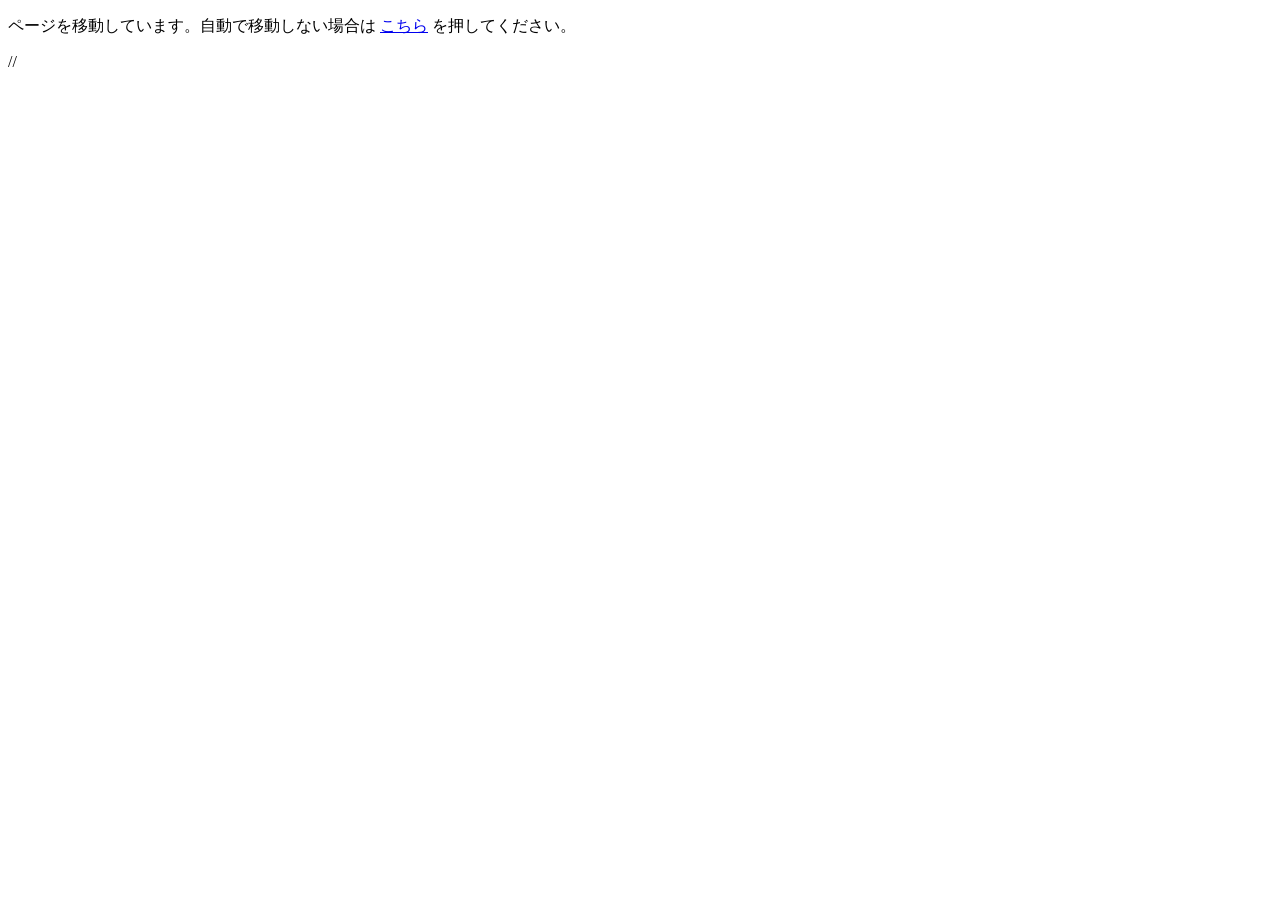
==== commit 825646f3: "Merge branch 'RIKI5121:main' into main" ====
--- a/gacha.html
+++ b/gacha.html
@@ -10,3 +10,4 @@
     <p>ページを移動しています。自動で移動しない場合は <a href="gacha.php">こちら</a> を押してください。</p>
   </body>
 </html>
+//
